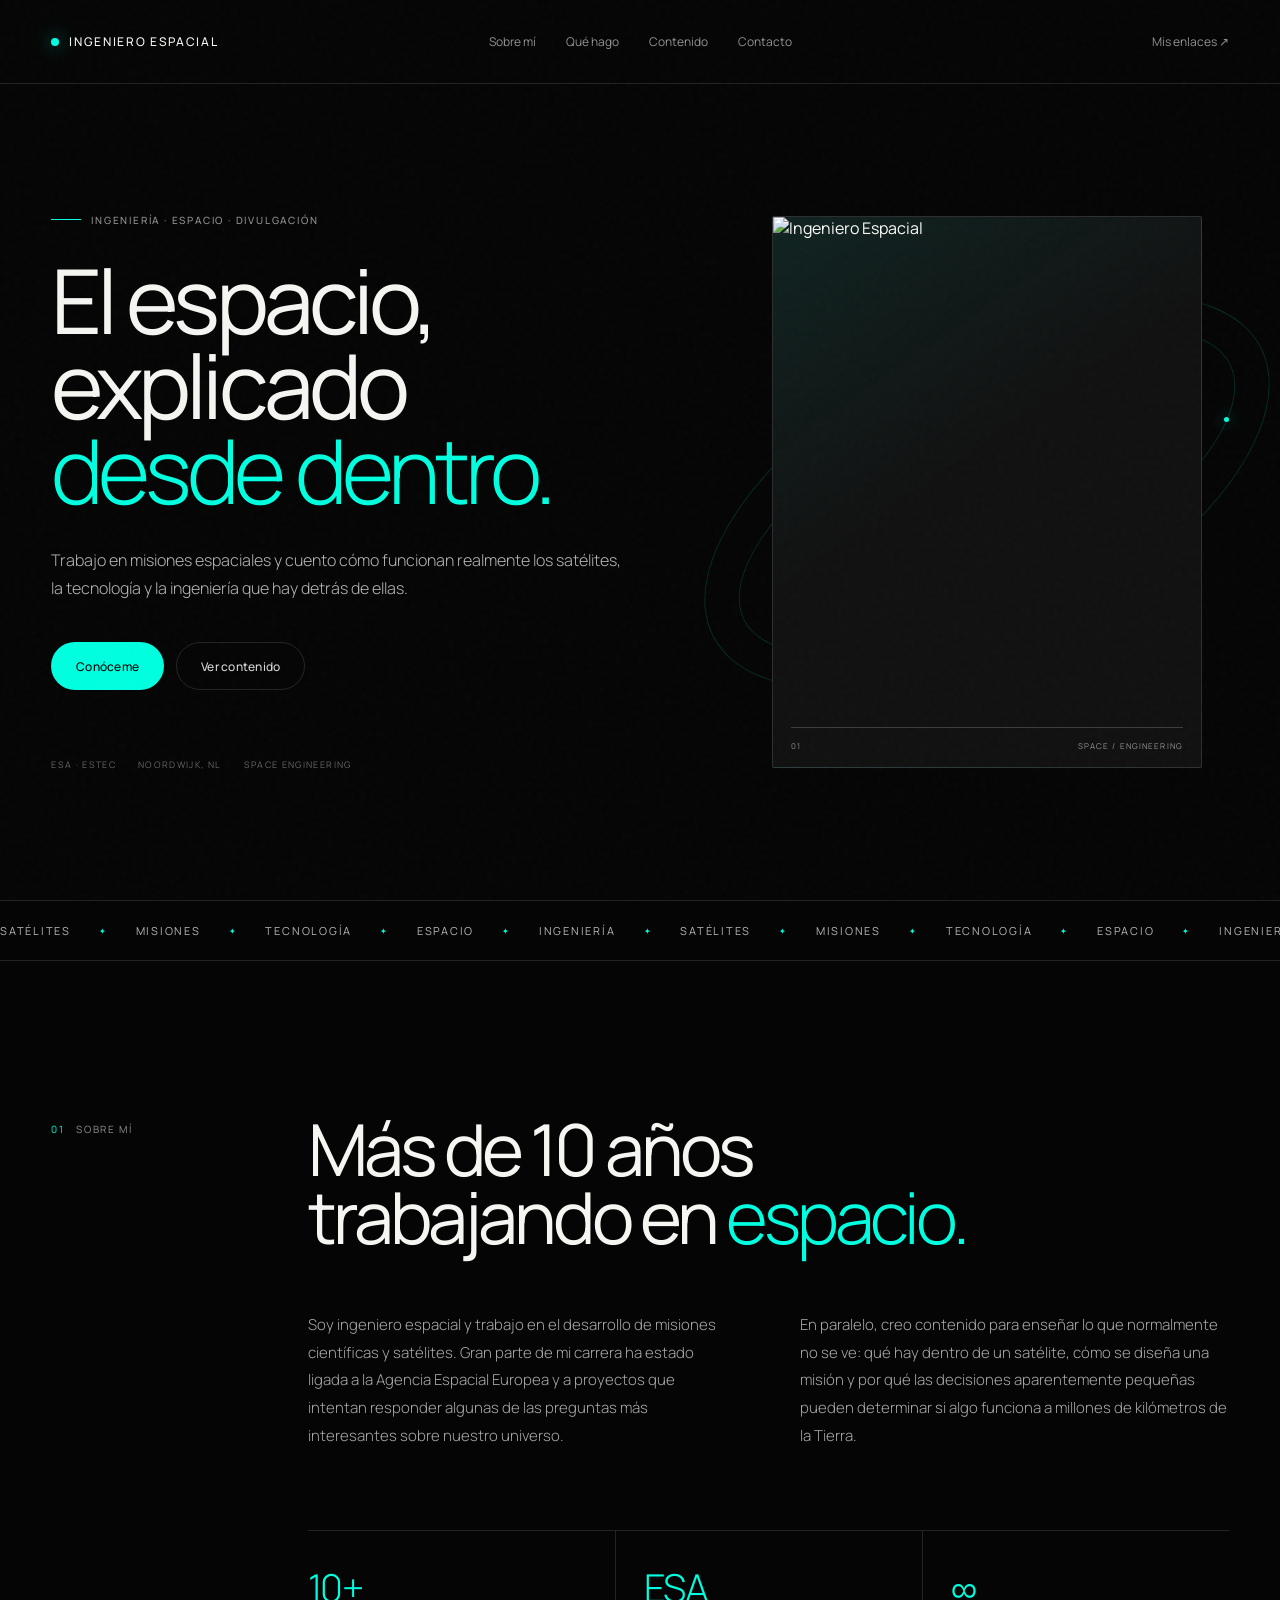
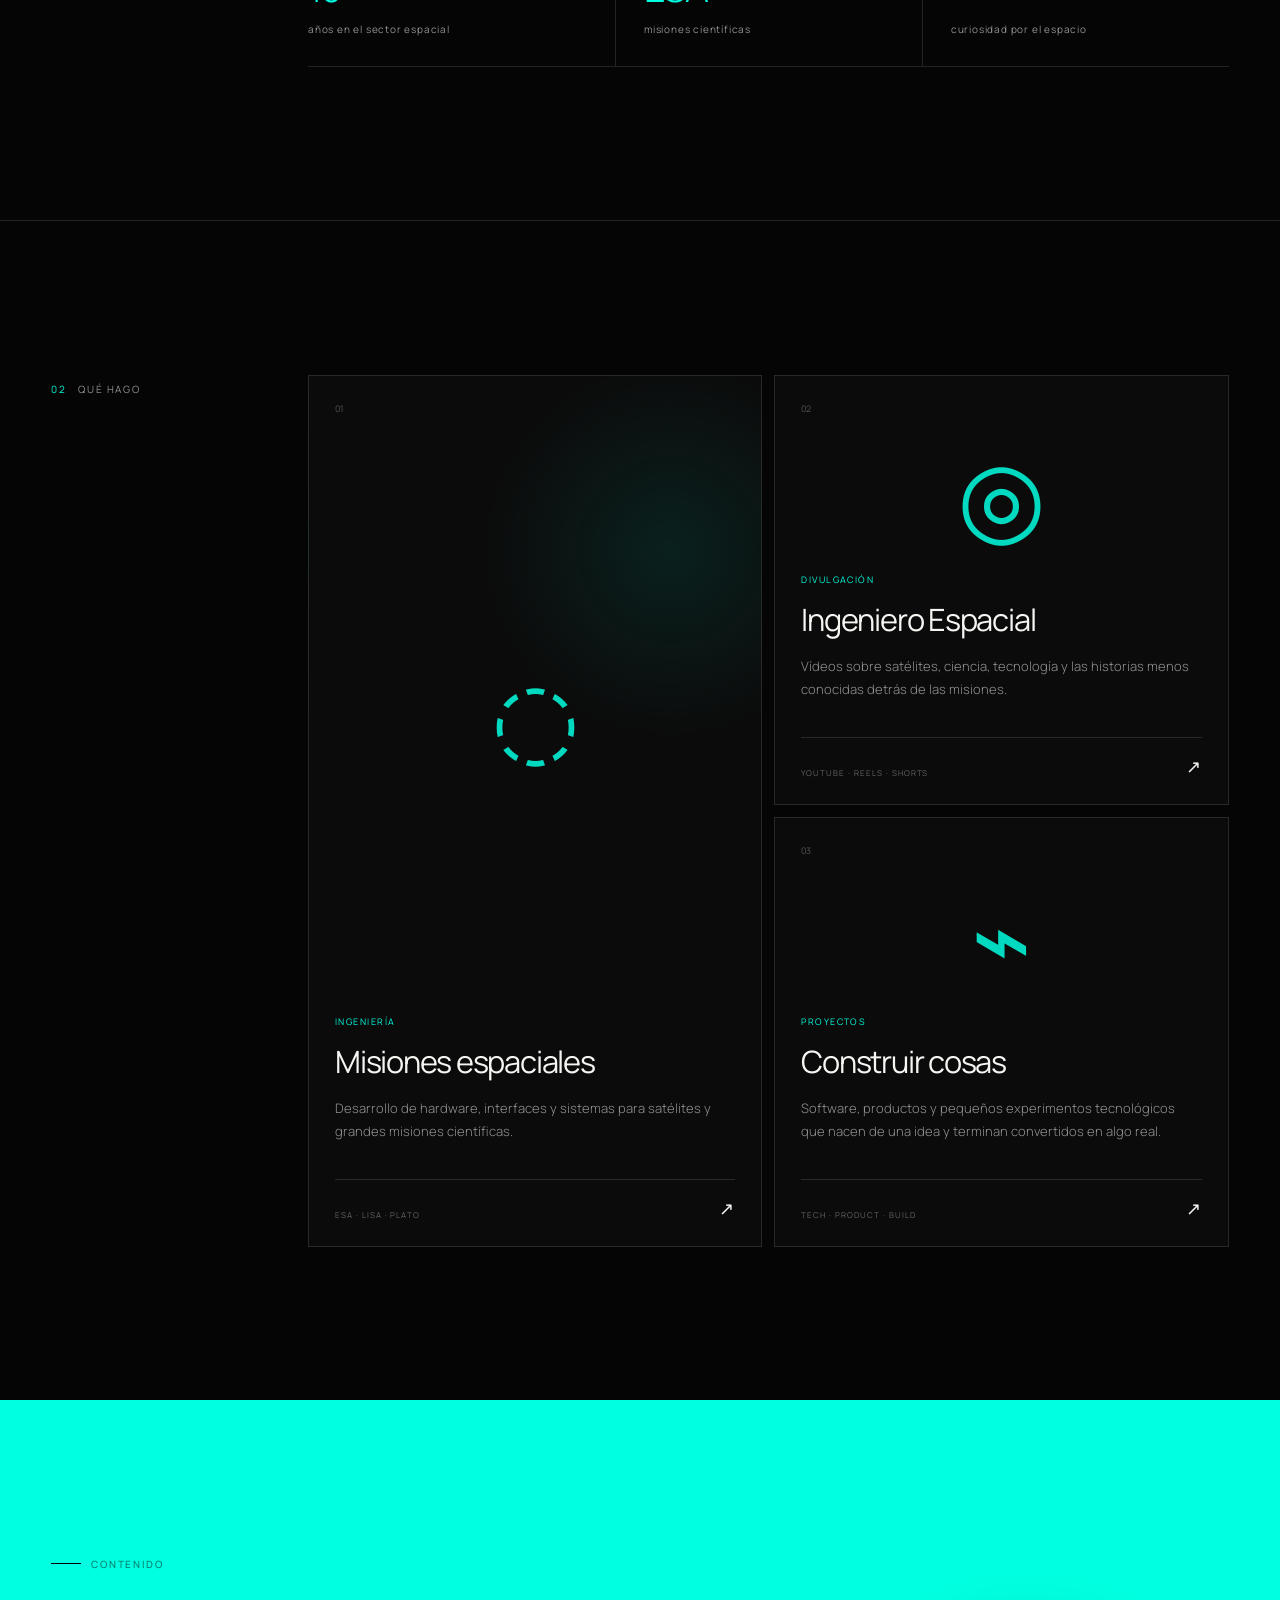
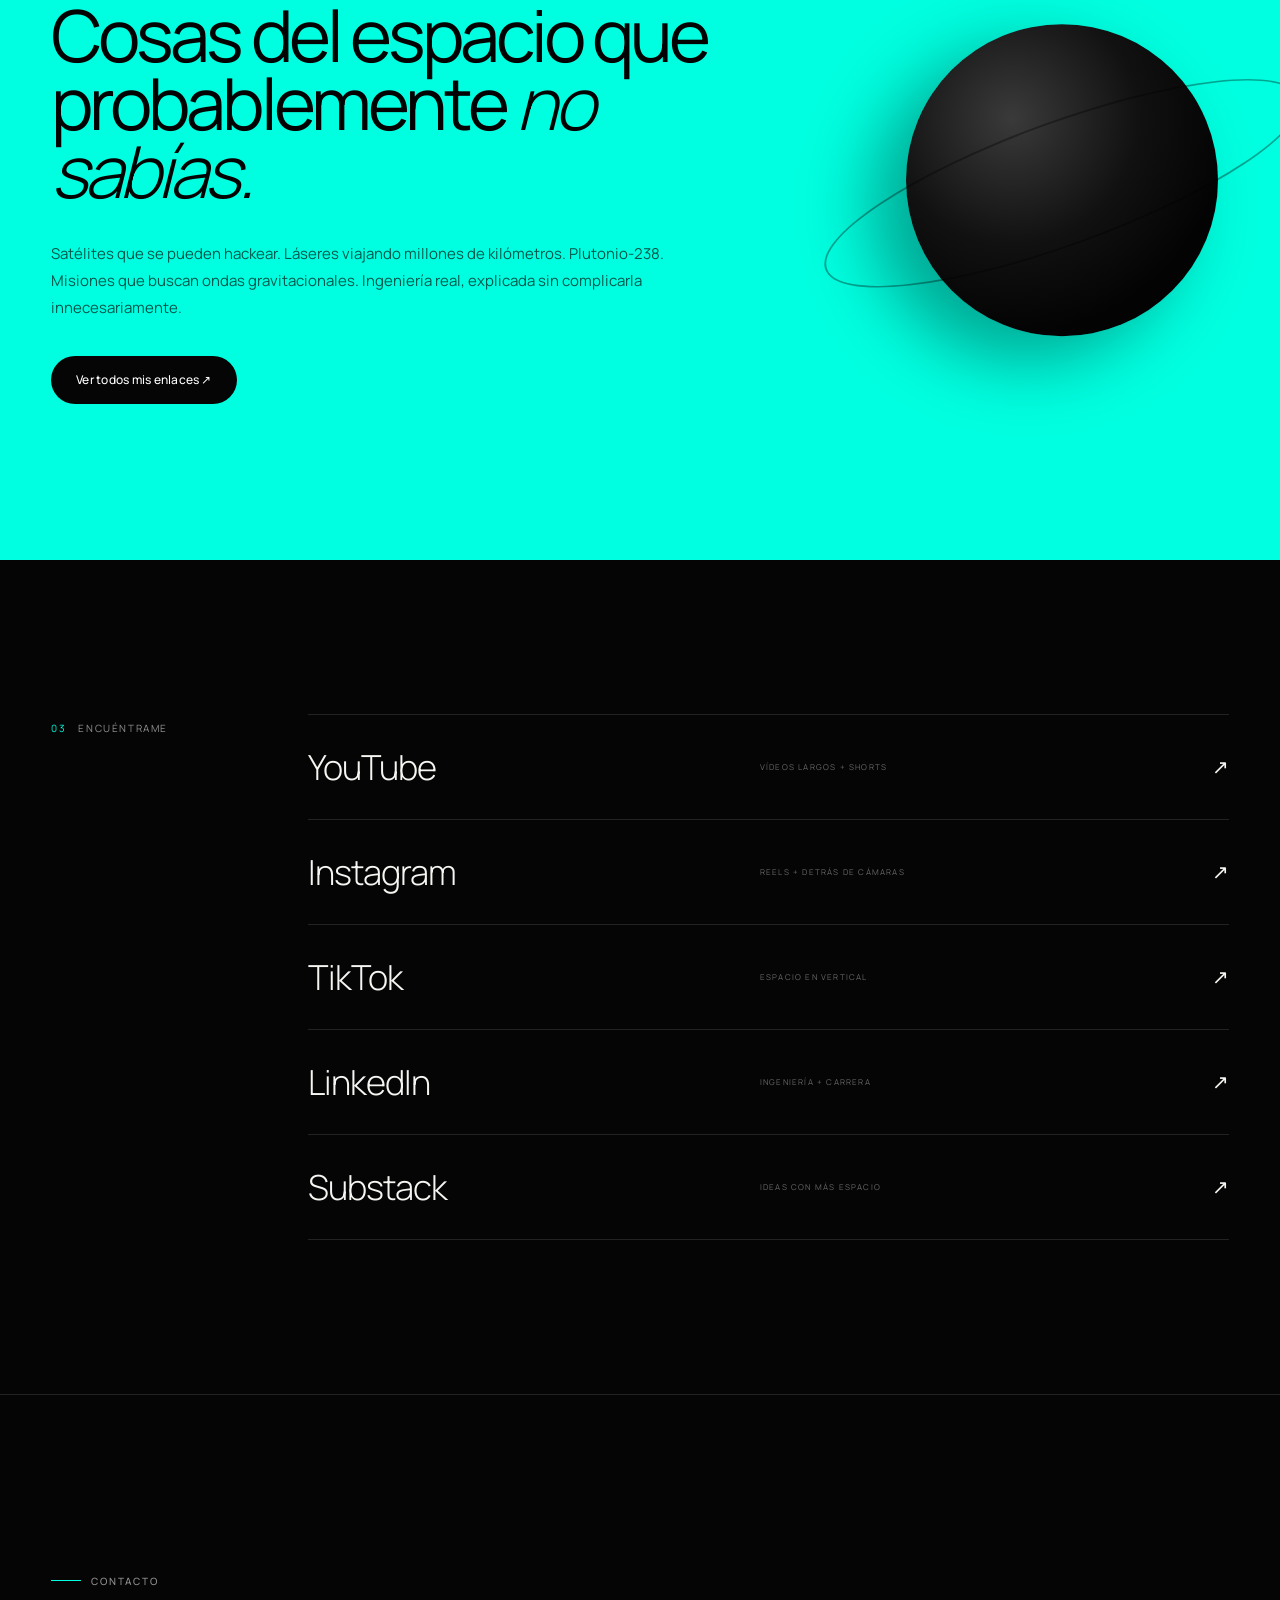
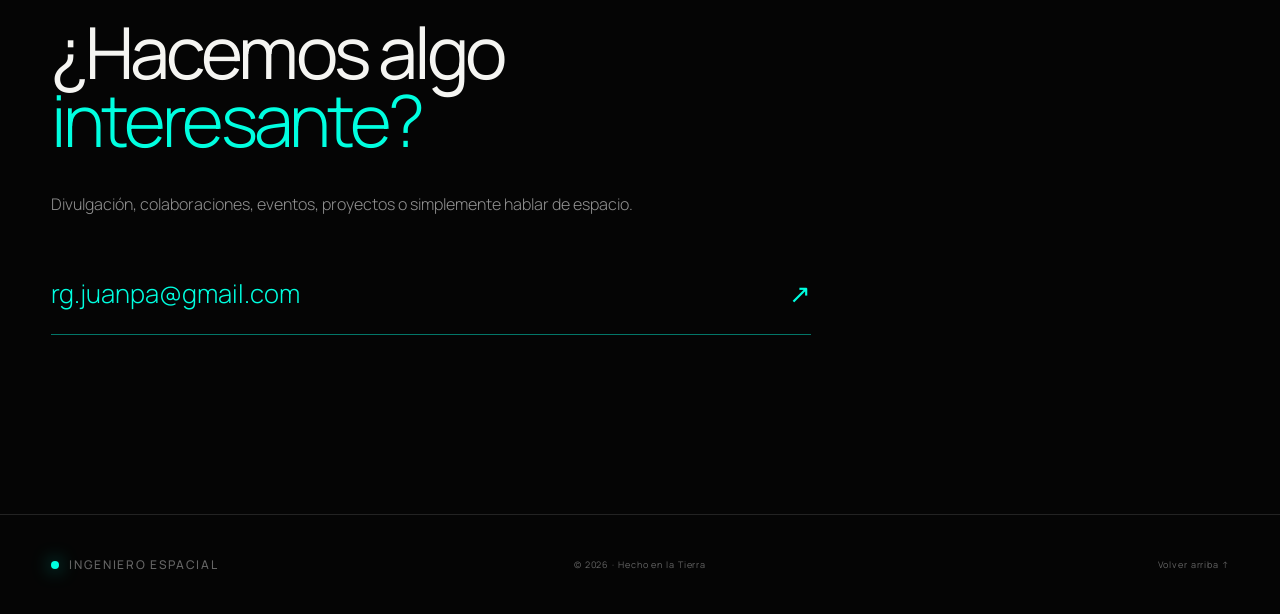
==== sobre-mi/index.html @ 003cb62a "Add files via upload" ====
<!DOCTYPE html>
<html lang="es">
<head>
  <meta charset="UTF-8" />
  <meta name="viewport" content="width=device-width, initial-scale=1.0" />
  <meta name="description" content="Ingeniería espacial, misiones y tecnología contadas desde dentro." />
  <meta name="theme-color" content="#050505" />

  <title>Ingeniero Espacial — Sobre mí</title>

  <link rel="preconnect" href="https://fonts.googleapis.com">
  <link rel="preconnect" href="https://fonts.gstatic.com" crossorigin>
  <link href="https://fonts.googleapis.com/css2?family=Manrope:wght@300;400;500;600&display=swap" rel="stylesheet">

  <link rel="stylesheet" href="./styles.css" />
</head>

<body>
  <div class="noise" aria-hidden="true"></div>

  <header class="site-header">
    <a class="brand" href="../" aria-label="Volver a mis enlaces">
      <span class="brand-dot"></span>
      INGENIERO ESPACIAL
    </a>

    <nav class="nav" aria-label="Navegación principal">
      <a href="#sobre-mi">Sobre mí</a>
      <a href="#que-hago">Qué hago</a>
      <a href="#contenido">Contenido</a>
      <a href="#contacto">Contacto</a>
    </nav>

    <a class="back-link" href="../">Mis enlaces ↗</a>
  </header>

  <main>
    <section class="hero section">
      <div class="hero-copy">
        <p class="eyebrow">
          <span></span>
          INGENIERÍA · ESPACIO · DIVULGACIÓN
        </p>

        <h1>
          El espacio,<br>
          explicado <em>desde dentro.</em>
        </h1>

        <p class="hero-text">
          Trabajo en misiones espaciales y cuento cómo funcionan realmente
          los satélites, la tecnología y la ingeniería que hay detrás de ellas.
        </p>

        <div class="hero-actions">
          <a class="button button-primary" href="#sobre-mi">Conóceme</a>
          <a class="button button-secondary" href="#contenido">Ver contenido</a>
        </div>

        <div class="hero-meta">
          <span>ESA · ESTEC</span>
          <span>NOORDWIJK, NL</span>
          <span>SPACE ENGINEERING</span>
        </div>
      </div>

      <div class="hero-visual">
        <div class="orbit orbit-one"></div>
        <div class="orbit orbit-two"></div>
        <div class="orbit-dot"></div>

        <div class="portrait-card">
          <img src="./assets/perfil4.png" alt="Ingeniero Espacial">

          <div class="image-caption">
            <span>01</span>
            <span>SPACE / ENGINEERING</span>
          </div>
        </div>
      </div>
    </section>

    <section class="statement">
      <div class="ticker" aria-hidden="true">
        <div class="ticker-track">
          <span>SATÉLITES</span><i>✦</i>
          <span>MISIONES</span><i>✦</i>
          <span>TECNOLOGÍA</span><i>✦</i>
          <span>ESPACIO</span><i>✦</i>
          <span>INGENIERÍA</span><i>✦</i>
          <span>SATÉLITES</span><i>✦</i>
          <span>MISIONES</span><i>✦</i>
          <span>TECNOLOGÍA</span><i>✦</i>
          <span>ESPACIO</span><i>✦</i>
          <span>INGENIERÍA</span><i>✦</i>
        </div>
      </div>
    </section>

    <section class="section split-section" id="sobre-mi">
      <div class="section-label">
        <span>01</span>
        <p>Sobre mí</p>
      </div>

      <div class="section-content about-copy">
        <h2>
          Más de 10 años<br>
          trabajando en <em>espacio.</em>
        </h2>

        <div class="about-columns">
          <p>
            Soy ingeniero espacial y trabajo en el desarrollo de misiones
            científicas y satélites. Gran parte de mi carrera ha estado ligada
            a la Agencia Espacial Europea y a proyectos que intentan responder
            algunas de las preguntas más interesantes sobre nuestro universo.
          </p>

          <p>
            En paralelo, creo contenido para enseñar lo que normalmente no se ve:
            qué hay dentro de un satélite, cómo se diseña una misión y por qué
            las decisiones aparentemente pequeñas pueden determinar si algo
            funciona a millones de kilómetros de la Tierra.
          </p>
        </div>

        <div class="facts">
          <article>
            <strong>10+</strong>
            <span>años en el sector espacial</span>
          </article>
          <article>
            <strong>ESA</strong>
            <span>misiones científicas</span>
          </article>
          <article>
            <strong>∞</strong>
            <span>curiosidad por el espacio</span>
          </article>
        </div>
      </div>
    </section>

    <section class="section projects-section" id="que-hago">
      <div class="section-label">
        <span>02</span>
        <p>Qué hago</p>
      </div>

      <div class="projects-grid">
        <article class="project-card featured">
          <div class="project-number">01</div>
          <div class="project-icon">◌</div>

          <div class="project-copy">
            <p class="project-type">INGENIERÍA</p>
            <h3>Misiones espaciales</h3>
            <p>
              Desarrollo de hardware, interfaces y sistemas para satélites
              y grandes misiones científicas.
            </p>
          </div>

          <div class="project-footer">
            <span>ESA · LISA · PLATO</span>
            <span class="arrow">↗</span>
          </div>
        </article>

        <article class="project-card">
          <div class="project-number">02</div>
          <div class="project-icon">◎</div>

          <div class="project-copy">
            <p class="project-type">DIVULGACIÓN</p>
            <h3>Ingeniero Espacial</h3>
            <p>
              Vídeos sobre satélites, ciencia, tecnología y las historias
              menos conocidas detrás de las misiones.
            </p>
          </div>

          <div class="project-footer">
            <span>YOUTUBE · REELS · SHORTS</span>
            <span class="arrow">↗</span>
          </div>
        </article>

        <article class="project-card">
          <div class="project-number">03</div>
          <div class="project-icon">⌁</div>

          <div class="project-copy">
            <p class="project-type">PROYECTOS</p>
            <h3>Construir cosas</h3>
            <p>
              Software, productos y pequeños experimentos tecnológicos
              que nacen de una idea y terminan convertidos en algo real.
            </p>
          </div>

          <div class="project-footer">
            <span>TECH · PRODUCT · BUILD</span>
            <span class="arrow">↗</span>
          </div>
        </article>
      </div>
    </section>

    <section class="content-banner" id="contenido">
      <div class="content-inner">
        <p class="eyebrow">
          <span></span>
          CONTENIDO
        </p>

        <h2>
          Cosas del espacio que<br>
          probablemente <em>no sabías.</em>
        </h2>

        <p>
          Satélites que se pueden hackear. Láseres viajando millones de kilómetros.
          Plutonio-238. Misiones que buscan ondas gravitacionales. Ingeniería real,
          explicada sin complicarla innecesariamente.
        </p>

        <a class="button button-primary" href="../">Ver todos mis enlaces ↗</a>
      </div>

      <div class="space-object" aria-hidden="true">
        <div class="planet"></div>
        <div class="planet-ring"></div>
      </div>
    </section>

    <section class="section social-section">
      <div class="section-label">
        <span>03</span>
        <p>Encuéntrame</p>
      </div>

      <div class="social-list">
        <a href="https://www.youtube.com/@Ingeniero.Espacial" target="_blank" rel="noopener noreferrer">
          <span>YouTube</span><small>VÍDEOS LARGOS + SHORTS</small><b>↗</b>
        </a>
        <a href="https://www.instagram.com/ingeniero.espacial/" target="_blank" rel="noopener noreferrer">
          <span>Instagram</span><small>REELS + DETRÁS DE CÁMARAS</small><b>↗</b>
        </a>
        <a href="https://www.tiktok.com/@ingenieroespacial" target="_blank" rel="noopener noreferrer">
          <span>TikTok</span><small>ESPACIO EN VERTICAL</small><b>↗</b>
        </a>
        <a href="https://www.linkedin.com/in/juanpablorg/" target="_blank" rel="noopener noreferrer">
          <span>LinkedIn</span><small>INGENIERÍA + CARRERA</small><b>↗</b>
        </a>
        <a href="https://ingenieroespacial.substack.com/" target="_blank" rel="noopener noreferrer">
          <span>Substack</span><small>IDEAS CON MÁS ESPACIO</small><b>↗</b>
        </a>
      </div>
    </section>

    <section class="contact section" id="contacto">
      <p class="eyebrow">
        <span></span>
        CONTACTO
      </p>

      <h2>
        ¿Hacemos algo<br>
        <em>interesante?</em>
      </h2>

      <p class="contact-text">
        Divulgación, colaboraciones, eventos, proyectos o simplemente hablar de espacio.
      </p>

      <a class="mail-link" href="mailto:rg.juanpa@gmail.com">
        rg.juanpa@gmail.com
        <span>↗</span>
      </a>
    </section>
  </main>

  <footer>
    <a class="brand" href="../">
      <span class="brand-dot"></span>
      INGENIERO ESPACIAL
    </a>

    <p>© <span id="year"></span> · Hecho en la Tierra</p>
    <a href="#">Volver arriba ↑</a>
  </footer>

  <script>
    document.getElementById("year").textContent = new Date().getFullYear();
  </script>
</body>
</html>
---- sobre-mi/styles.css ----
:root {
  --bg: #050505;
  --surface: #0b0b0b;
  --surface-2: #111111;
  --text: #f5f5f2;
  --muted: #929292;
  --line: rgba(255, 255, 255, 0.12);
  --accent: #00ffe0;
  --accent-dark: #00c8b2;
  --max-width: 1440px;
  --pad: clamp(22px, 4vw, 64px);
}

* {
  box-sizing: border-box;
}

html {
  scroll-behavior: smooth;
}

body {
  margin: 0;
  min-width: 320px;
  overflow-x: hidden;
  background: var(--bg);
  color: var(--text);
  font-family: "Manrope", sans-serif;
  font-weight: 400;
  -webkit-font-smoothing: antialiased;
}

a {
  color: inherit;
  text-decoration: none;
}

button,
a {
  -webkit-tap-highlight-color: transparent;
}

::selection {
  background: var(--accent);
  color: #000;
}

.noise {
  position: fixed;
  inset: 0;
  z-index: 100;
  pointer-events: none;
  opacity: 0.025;
  background-image:
    url("data:image/svg+xml,%3Csvg viewBox='0 0 180 180' xmlns='http://www.w3.org/2000/svg'%3E%3Cfilter id='n'%3E%3CfeTurbulence type='fractalNoise' baseFrequency='.9' numOctaves='3' stitchTiles='stitch'/%3E%3C/filter%3E%3Crect width='100%25' height='100%25' filter='url(%23n)' opacity='.9'/%3E%3C/svg%3E");
}

.site-header {
  width: 100%;
  max-width: var(--max-width);
  margin: 0 auto;
  min-height: 84px;
  padding: 0 var(--pad);
  display: grid;
  grid-template-columns: 1fr auto 1fr;
  align-items: center;
  gap: 30px;
  border-bottom: 1px solid var(--line);
}

.brand {
  display: inline-flex;
  align-items: center;
  gap: 10px;
  width: fit-content;
  font-size: 12px;
  font-weight: 500;
  letter-spacing: 0.14em;
}

.brand-dot {
  width: 8px;
  height: 8px;
  border-radius: 50%;
  background: var(--accent);
  box-shadow: 0 0 18px rgba(0, 255, 224, 0.7);
}

.nav {
  display: flex;
  gap: 30px;
  color: var(--muted);
  font-size: 12px;
}

.nav a,
.back-link,
footer a {
  transition: color 180ms ease;
}

.nav a:hover,
.back-link:hover,
footer a:hover {
  color: var(--accent);
}

.back-link {
  justify-self: end;
  font-size: 12px;
  color: var(--muted);
}

.section {
  width: 100%;
  max-width: var(--max-width);
  margin: 0 auto;
  padding-left: var(--pad);
  padding-right: var(--pad);
}

.hero {
  min-height: min(820px, calc(100vh - 84px));
  display: grid;
  grid-template-columns: minmax(0, 1.1fr) minmax(360px, 0.9fr);
  align-items: center;
  gap: clamp(50px, 8vw, 130px);
  padding-top: clamp(70px, 8vw, 120px);
  padding-bottom: clamp(70px, 8vw, 120px);
}

.eyebrow {
  display: flex;
  align-items: center;
  gap: 10px;
  margin: 0 0 30px;
  color: var(--muted);
  font-size: 10px;
  font-weight: 500;
  letter-spacing: 0.18em;
}

.eyebrow > span {
  display: inline-block;
  width: 30px;
  height: 1px;
  background: var(--accent);
}

.hero h1,
.section-content h2,
.content-inner h2,
.contact h2 {
  margin: 0;
  font-size: clamp(50px, 7vw, 108px);
  line-height: 0.95;
  letter-spacing: -0.055em;
  font-weight: 400;
}

.hero h1 em,
.section-content h2 em,
.content-inner h2 em,
.contact h2 em {
  color: var(--accent);
  font-style: normal;
  font-weight: 300;
}

.hero-text {
  max-width: 570px;
  margin: 34px 0 0;
  color: #b7b7b7;
  font-size: clamp(15px, 1.25vw, 19px);
  line-height: 1.75;
  font-weight: 300;
}

.hero-actions {
  display: flex;
  flex-wrap: wrap;
  gap: 12px;
  margin-top: 40px;
}

.button {
  display: inline-flex;
  align-items: center;
  justify-content: center;
  min-height: 48px;
  padding: 0 24px;
  border-radius: 999px;
  border: 1px solid transparent;
  font-size: 12px;
  font-weight: 500;
  letter-spacing: 0.02em;
  transition:
    transform 180ms ease,
    background 180ms ease,
    color 180ms ease,
    border 180ms ease;
}

.button:hover {
  transform: translateY(-2px);
}

.button-primary {
  background: var(--accent);
  color: #020202;
}

.button-primary:hover {
  background: #fff;
}

.button-secondary {
  border-color: var(--line);
  color: #d6d6d6;
}

.button-secondary:hover {
  border-color: rgba(255, 255, 255, 0.3);
  color: #fff;
}

.hero-meta {
  display: flex;
  flex-wrap: wrap;
  gap: 12px 22px;
  margin-top: 68px;
  color: #666;
  font-size: 9px;
  letter-spacing: 0.15em;
}

.hero-visual {
  position: relative;
  min-height: 580px;
  display: flex;
  justify-content: center;
  align-items: center;
}

.portrait-card {
  position: relative;
  width: min(100%, 430px);
  aspect-ratio: 0.78;
  border-radius: 2px;
  overflow: hidden;
  background:
    linear-gradient(145deg, rgba(0, 255, 224, 0.08), transparent 45%),
    var(--surface-2);
  border: 1px solid var(--line);
  z-index: 2;
}

.portrait-card img {
  width: 100%;
  height: 100%;
  display: block;
  object-fit: cover;
  filter: saturate(0.75) contrast(1.05);
}

.portrait-placeholder {
  position: absolute;
  inset: 0;
  display: grid;
  place-content: center;
  text-align: center;
  color: #565656;
}

.placeholder-mark {
  color: var(--accent);
  margin-bottom: 18px;
  font-size: 34px;
  font-weight: 300;
}

.portrait-placeholder p {
  margin: 0 0 6px;
  font-size: 14px;
}

.portrait-placeholder small {
  font-size: 10px;
  letter-spacing: 0.08em;
}

.image-caption {
  position: absolute;
  left: 18px;
  right: 18px;
  bottom: 16px;
  display: flex;
  justify-content: space-between;
  padding-top: 12px;
  color: rgba(255, 255, 255, 0.55);
  border-top: 1px solid rgba(255, 255, 255, 0.18);
  font-size: 8px;
  letter-spacing: 0.14em;
}

.orbit {
  position: absolute;
  border: 1px solid rgba(0, 255, 224, 0.15);
  border-radius: 50%;
  transform: rotate(-28deg);
}

.orbit-one {
  width: 550px;
  height: 220px;
}

.orbit-two {
  width: 620px;
  height: 300px;
}

.orbit-dot {
  position: absolute;
  right: 0;
  top: 37%;
  width: 5px;
  height: 5px;
  border-radius: 50%;
  background: var(--accent);
  box-shadow: 0 0 16px rgba(0, 255, 224, 0.8);
}

.statement {
  overflow: hidden;
  border-top: 1px solid var(--line);
  border-bottom: 1px solid var(--line);
}

.ticker {
  width: 100%;
  overflow: hidden;
  padding: 22px 0;
}

.ticker-track {
  display: flex;
  align-items: center;
  gap: 28px;
  width: max-content;
  color: #b7b7b7;
  font-size: 11px;
  letter-spacing: 0.16em;
  animation: ticker 28s linear infinite;
}

.ticker-track i {
  color: var(--accent);
  font-style: normal;
  font-size: 8px;
}

@keyframes ticker {
  from { transform: translateX(0); }
  to { transform: translateX(-50%); }
}

.split-section,
.projects-section,
.social-section {
  display: grid;
  grid-template-columns: 180px 1fr;
  gap: clamp(40px, 6vw, 100px);
  padding-top: clamp(100px, 12vw, 180px);
  padding-bottom: clamp(100px, 12vw, 180px);
}

.section-label {
  display: flex;
  align-items: flex-start;
  gap: 12px;
  padding-top: 7px;
  color: var(--muted);
  font-size: 10px;
  text-transform: uppercase;
  letter-spacing: 0.16em;
}

.section-label span {
  color: var(--accent);
}

.section-label p {
  margin: 0;
}

.section-content h2,
.content-inner h2,
.contact h2 {
  font-size: clamp(42px, 5.6vw, 82px);
}

.about-columns {
  display: grid;
  grid-template-columns: repeat(2, minmax(0, 1fr));
  gap: clamp(30px, 5vw, 80px);
  margin-top: 60px;
  color: #a8a8a8;
  font-size: 15px;
  line-height: 1.85;
  font-weight: 300;
}

.about-columns p {
  margin: 0;
}

.facts {
  display: grid;
  grid-template-columns: repeat(3, 1fr);
  margin-top: 80px;
  border-top: 1px solid var(--line);
  border-bottom: 1px solid var(--line);
}

.facts article {
  display: flex;
  flex-direction: column;
  gap: 8px;
  padding: 30px 24px 30px 0;
}

.facts article + article {
  padding-left: 28px;
  border-left: 1px solid var(--line);
}

.facts strong {
  color: var(--accent);
  font-size: clamp(30px, 3vw, 48px);
  font-weight: 300;
  letter-spacing: -0.04em;
}

.facts span {
  color: var(--muted);
  font-size: 10px;
  letter-spacing: 0.08em;
}

.projects-section {
  border-top: 1px solid var(--line);
}

.projects-grid {
  display: grid;
  grid-template-columns: repeat(2, minmax(0, 1fr));
  gap: 12px;
}

.project-card {
  min-height: 430px;
  padding: 26px;
  display: flex;
  flex-direction: column;
  background: var(--surface);
  border: 1px solid var(--line);
  transition:
    transform 220ms ease,
    border 220ms ease,
    background 220ms ease;
}

.project-card:hover {
  transform: translateY(-5px);
  border-color: rgba(0, 255, 224, 0.32);
  background: #0e0e0e;
}

.project-card.featured {
  grid-row: span 2;
  min-height: 872px;
  background:
    radial-gradient(circle at 80% 20%, rgba(0, 255, 224, 0.09), transparent 24%),
    var(--surface);
}

.project-number {
  color: #555;
  font-size: 9px;
}

.project-icon {
  flex: 1;
  display: grid;
  place-items: center;
  color: var(--accent);
  font-size: clamp(70px, 8vw, 140px);
  font-weight: 300;
  opacity: 0.85;
}

.project-copy {
  max-width: 480px;
}

.project-type {
  margin: 0 0 12px;
  color: var(--accent);
  font-size: 9px;
  letter-spacing: 0.16em;
}

.project-copy h3 {
  margin: 0 0 15px;
  font-size: clamp(25px, 2.4vw, 40px);
  font-weight: 400;
  letter-spacing: -0.04em;
}

.project-copy > p:last-child {
  margin: 0;
  color: var(--muted);
  font-size: 13px;
  line-height: 1.75;
  font-weight: 300;
}

.project-footer {
  display: flex;
  justify-content: space-between;
  align-items: flex-end;
  margin-top: 36px;
  padding-top: 16px;
  border-top: 1px solid var(--line);
  color: #646464;
  font-size: 8px;
  letter-spacing: 0.12em;
}

.project-footer .arrow {
  color: var(--text);
  font-size: 18px;
}

.content-banner {
  position: relative;
  min-height: 760px;
  overflow: hidden;
  padding: clamp(90px, 10vw, 150px) max(var(--pad), calc((100vw - var(--max-width)) / 2 + var(--pad)));
  display: flex;
  align-items: center;
  background: var(--accent);
  color: #030303;
}

.content-inner {
  position: relative;
  z-index: 2;
  width: min(750px, 62%);
}

.content-banner .eyebrow {
  color: rgba(0, 0, 0, 0.5);
}

.content-banner .eyebrow > span {
  background: #000;
}

.content-inner h2 em {
  color: #030303;
  font-style: italic;
}

.content-inner > p:not(.eyebrow) {
  max-width: 630px;
  margin: 35px 0;
  font-size: 15px;
  line-height: 1.8;
  color: rgba(0, 0, 0, 0.66);
}

.content-banner .button-primary {
  background: #050505;
  color: #fff;
}

.content-banner .button-primary:hover {
  background: #fff;
  color: #000;
}

.space-object {
  position: absolute;
  right: -4vw;
  top: 50%;
  width: min(42vw, 620px);
  aspect-ratio: 1;
  transform: translateY(-50%);
}

.planet {
  position: absolute;
  width: 58%;
  height: 58%;
  left: 21%;
  top: 21%;
  border-radius: 50%;
  background:
    radial-gradient(circle at 34% 30%, #3a3a3a 0%, #111 42%, #030303 72%);
  box-shadow: -35px 25px 70px rgba(0,0,0,.35);
}

.planet-ring {
  position: absolute;
  left: 3%;
  top: 39%;
  width: 94%;
  height: 23%;
  border: 2px solid rgba(0, 0, 0, 0.35);
  border-radius: 50%;
  transform: rotate(-20deg);
}

.social-section {
  border-bottom: 1px solid var(--line);
}

.social-list {
  border-top: 1px solid var(--line);
}

.social-list a {
  min-height: 105px;
  display: grid;
  grid-template-columns: 1fr 1fr auto;
  align-items: center;
  gap: 25px;
  border-bottom: 1px solid var(--line);
  transition: padding 180ms ease, color 180ms ease;
}

.social-list a:hover {
  padding-left: 12px;
  color: var(--accent);
}

.social-list span {
  font-size: clamp(22px, 2.7vw, 38px);
  font-weight: 300;
  letter-spacing: -0.03em;
}

.social-list small {
  color: #676767;
  font-size: 8px;
  letter-spacing: 0.15em;
}

.social-list b {
  font-size: 20px;
  font-weight: 300;
}

.contact {
  padding-top: clamp(110px, 14vw, 210px);
  padding-bottom: clamp(110px, 14vw, 210px);
}

.contact h2 {
  max-width: 900px;
}

.contact-text {
  max-width: 600px;
  margin: 36px 0 45px;
  color: var(--muted);
  line-height: 1.75;
  font-weight: 300;
}

.mail-link {
  width: min(100%, 760px);
  min-height: 72px;
  display: flex;
  align-items: center;
  justify-content: space-between;
  gap: 20px;
  padding: 0 0 10px;
  border-bottom: 1px solid rgba(0, 255, 224, 0.45);
  color: var(--accent);
  font-size: clamp(18px, 2vw, 30px);
  font-weight: 300;
  transition: border 180ms ease, color 180ms ease;
}

.mail-link:hover {
  color: #fff;
  border-color: #fff;
}

footer {
  max-width: var(--max-width);
  min-height: 100px;
  margin: 0 auto;
  padding: 0 var(--pad);
  display: grid;
  grid-template-columns: 1fr auto 1fr;
  align-items: center;
  gap: 20px;
  border-top: 1px solid var(--line);
  color: #656565;
  font-size: 9px;
  letter-spacing: 0.1em;
}

footer p {
  margin: 0;
}

footer > a:last-child {
  justify-self: end;
}

@media (max-width: 1050px) {
  .site-header {
    grid-template-columns: 1fr auto;
  }

  .nav {
    display: none;
  }

  .hero {
    grid-template-columns: 1fr 0.72fr;
    gap: 40px;
  }

  .hero-visual {
    min-height: 500px;
  }

  .split-section,
  .projects-section,
  .social-section {
    grid-template-columns: 120px 1fr;
  }
}

@media (max-width: 820px) {
  .hero {
    grid-template-columns: 1fr;
    min-height: auto;
  }

  .hero-copy {
    padding-top: 20px;
  }

  .hero-visual {
    min-height: auto;
    padding: 30px 0;
  }

  .portrait-card {
    width: min(82vw, 430px);
  }

  .orbit-one {
    width: 100vw;
  }

  .orbit-two {
    width: 115vw;
  }

  .split-section,
  .projects-section,
  .social-section {
    grid-template-columns: 1fr;
  }

  .section-label {
    padding-bottom: 8px;
    border-bottom: 1px solid var(--line);
  }

  .about-columns {
    grid-template-columns: 1fr;
  }

  .projects-grid {
    grid-template-columns: 1fr;
  }

  .project-card.featured {
    grid-row: auto;
    min-height: 560px;
  }

  .content-banner {
    min-height: 680px;
    align-items: flex-start;
  }

  .content-inner {
    width: 100%;
  }

  .space-object {
    width: 360px;
    right: -120px;
    top: auto;
    bottom: -90px;
    transform: none;
    opacity: 0.82;
  }

  .social-list a {
    grid-template-columns: 1fr auto;
  }

  .social-list small {
    display: none;
  }
}

@media (max-width: 560px) {
  :root {
    --pad: 20px;
  }

  .site-header {
    min-height: 70px;
  }

  .brand {
    font-size: 10px;
  }

  .back-link {
    font-size: 10px;
  }

  .hero {
    padding-top: 55px;
    padding-bottom: 70px;
  }

  .hero h1 {
    font-size: clamp(48px, 14vw, 72px);
  }

  .hero-text {
    font-size: 14px;
  }

  .hero-meta {
    margin-top: 44px;
    gap: 10px 15px;
  }

  .hero-actions {
    width: 100%;
  }

  .button {
    flex: 1;
    min-width: 135px;
  }

  .portrait-card {
    width: 100%;
  }

  .facts {
    grid-template-columns: 1fr;
  }

  .facts article,
  .facts article + article {
    padding: 22px 0;
    border-left: 0;
  }

  .facts article + article {
    border-top: 1px solid var(--line);
  }

  .project-card {
    min-height: 420px;
    padding: 22px;
  }

  .project-card.featured {
    min-height: 500px;
  }

  .content-banner {
    min-height: 620px;
  }

  .social-list a {
    min-height: 88px;
  }

  footer {
    grid-template-columns: 1fr auto;
    min-height: 120px;
  }

  footer p {
    display: none;
  }
}

@media (prefers-reduced-motion: reduce) {
  html {
    scroll-behavior: auto;
  }

  *,
  *::before,
  *::after {
    animation-duration: 0.01ms !important;
    animation-iteration-count: 1 !important;
    transition-duration: 0.01ms !important;
  }
}
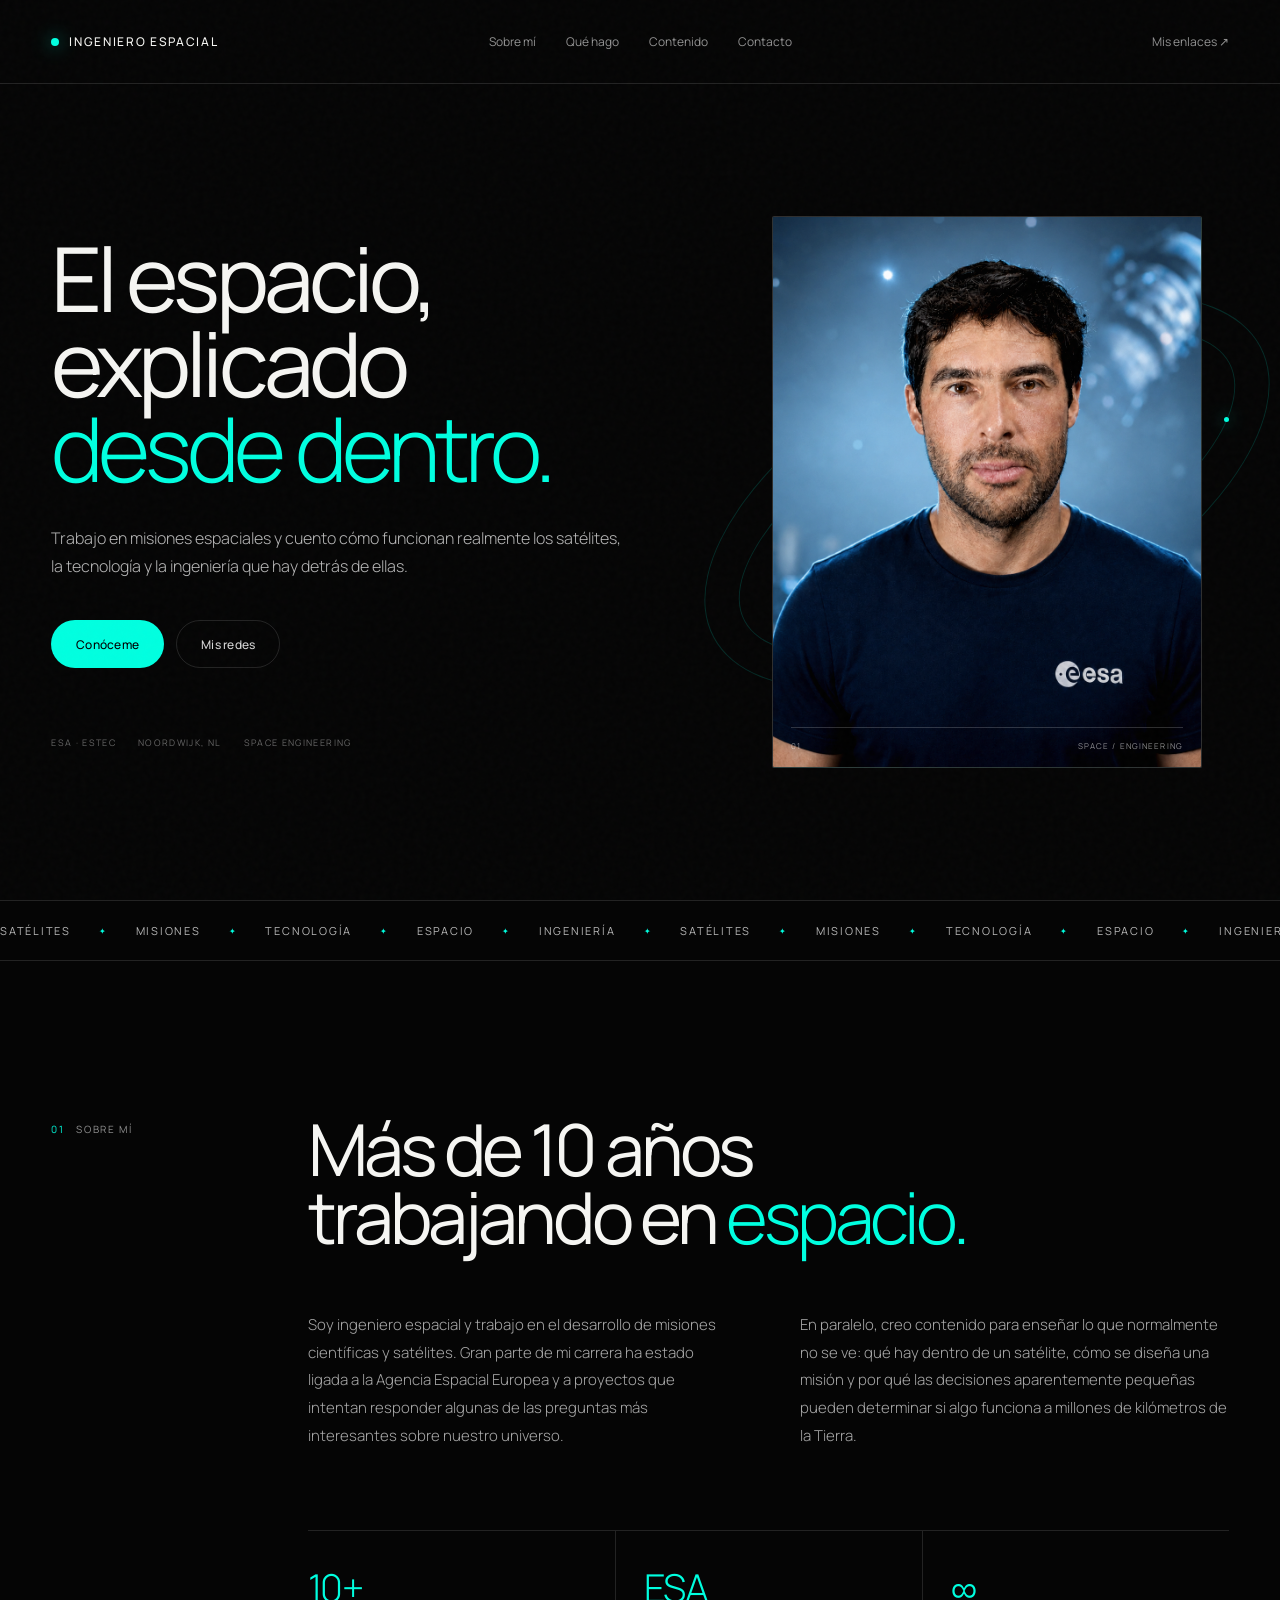
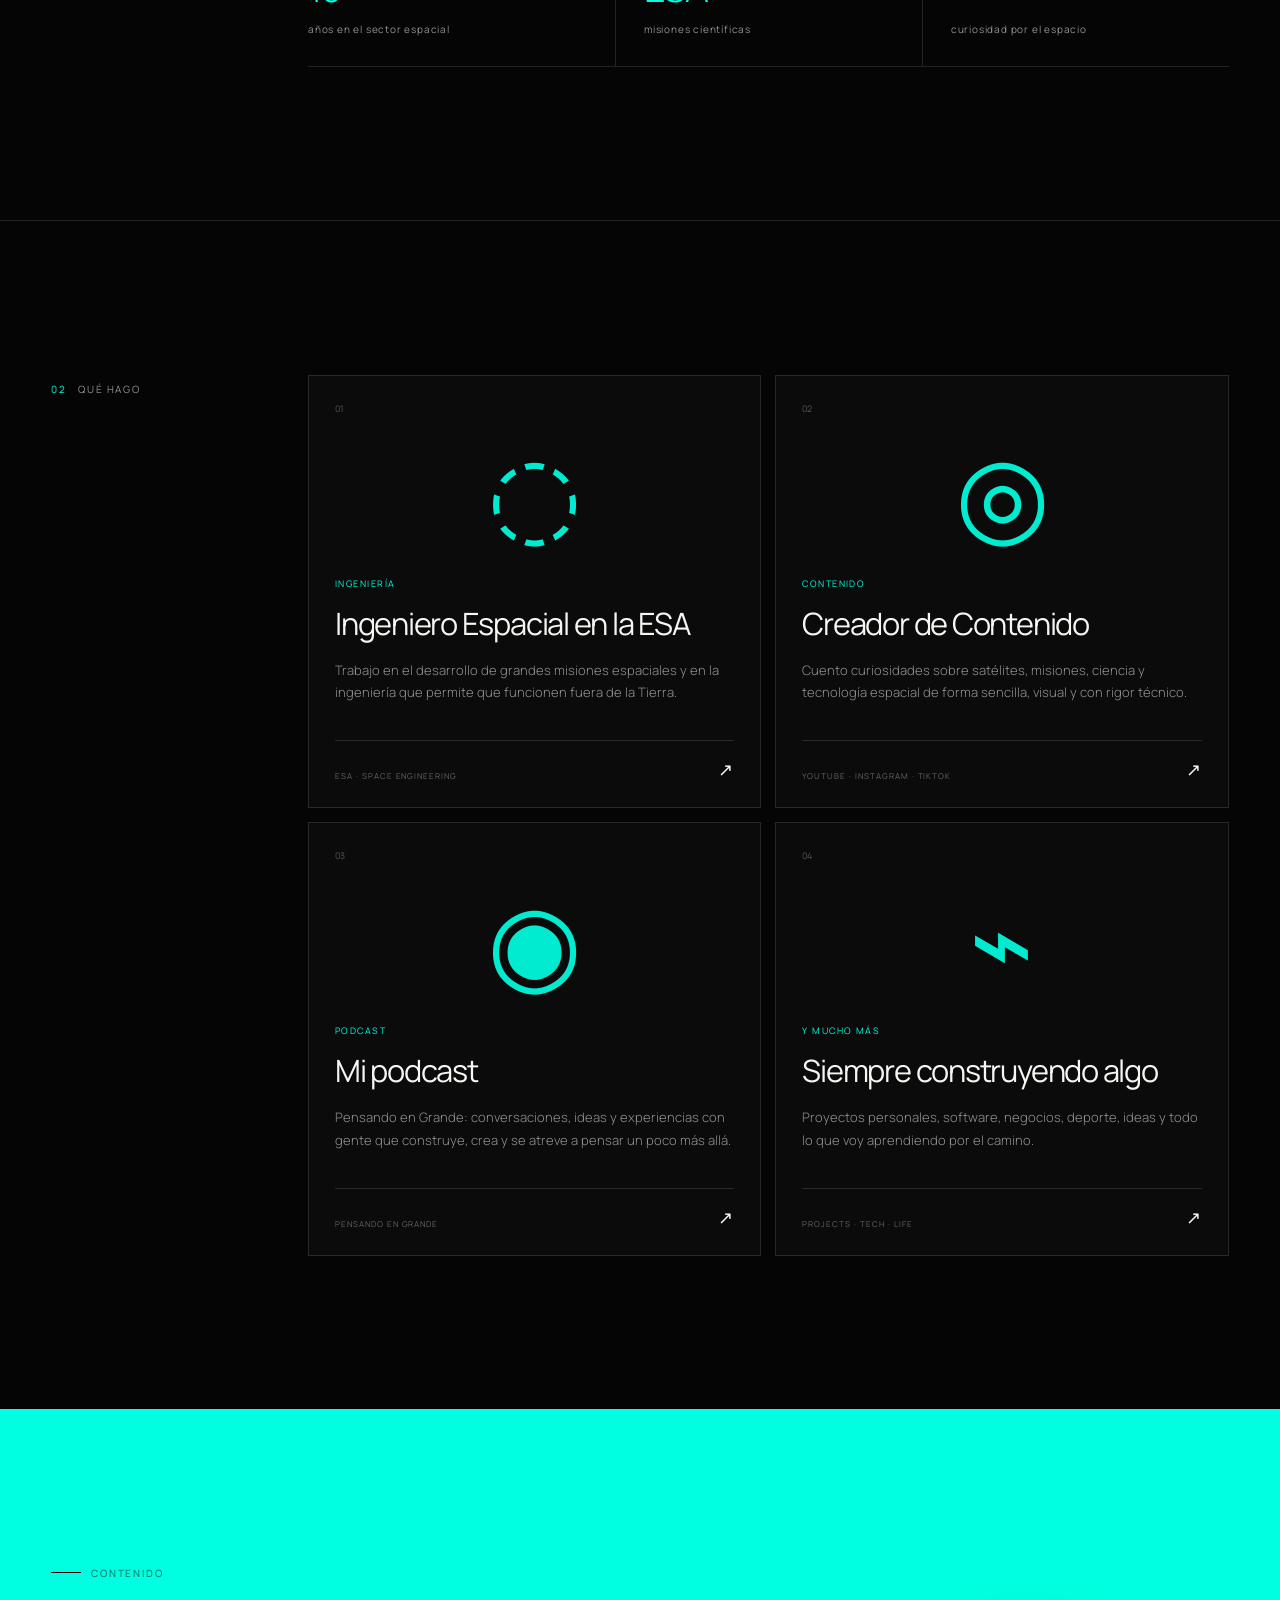
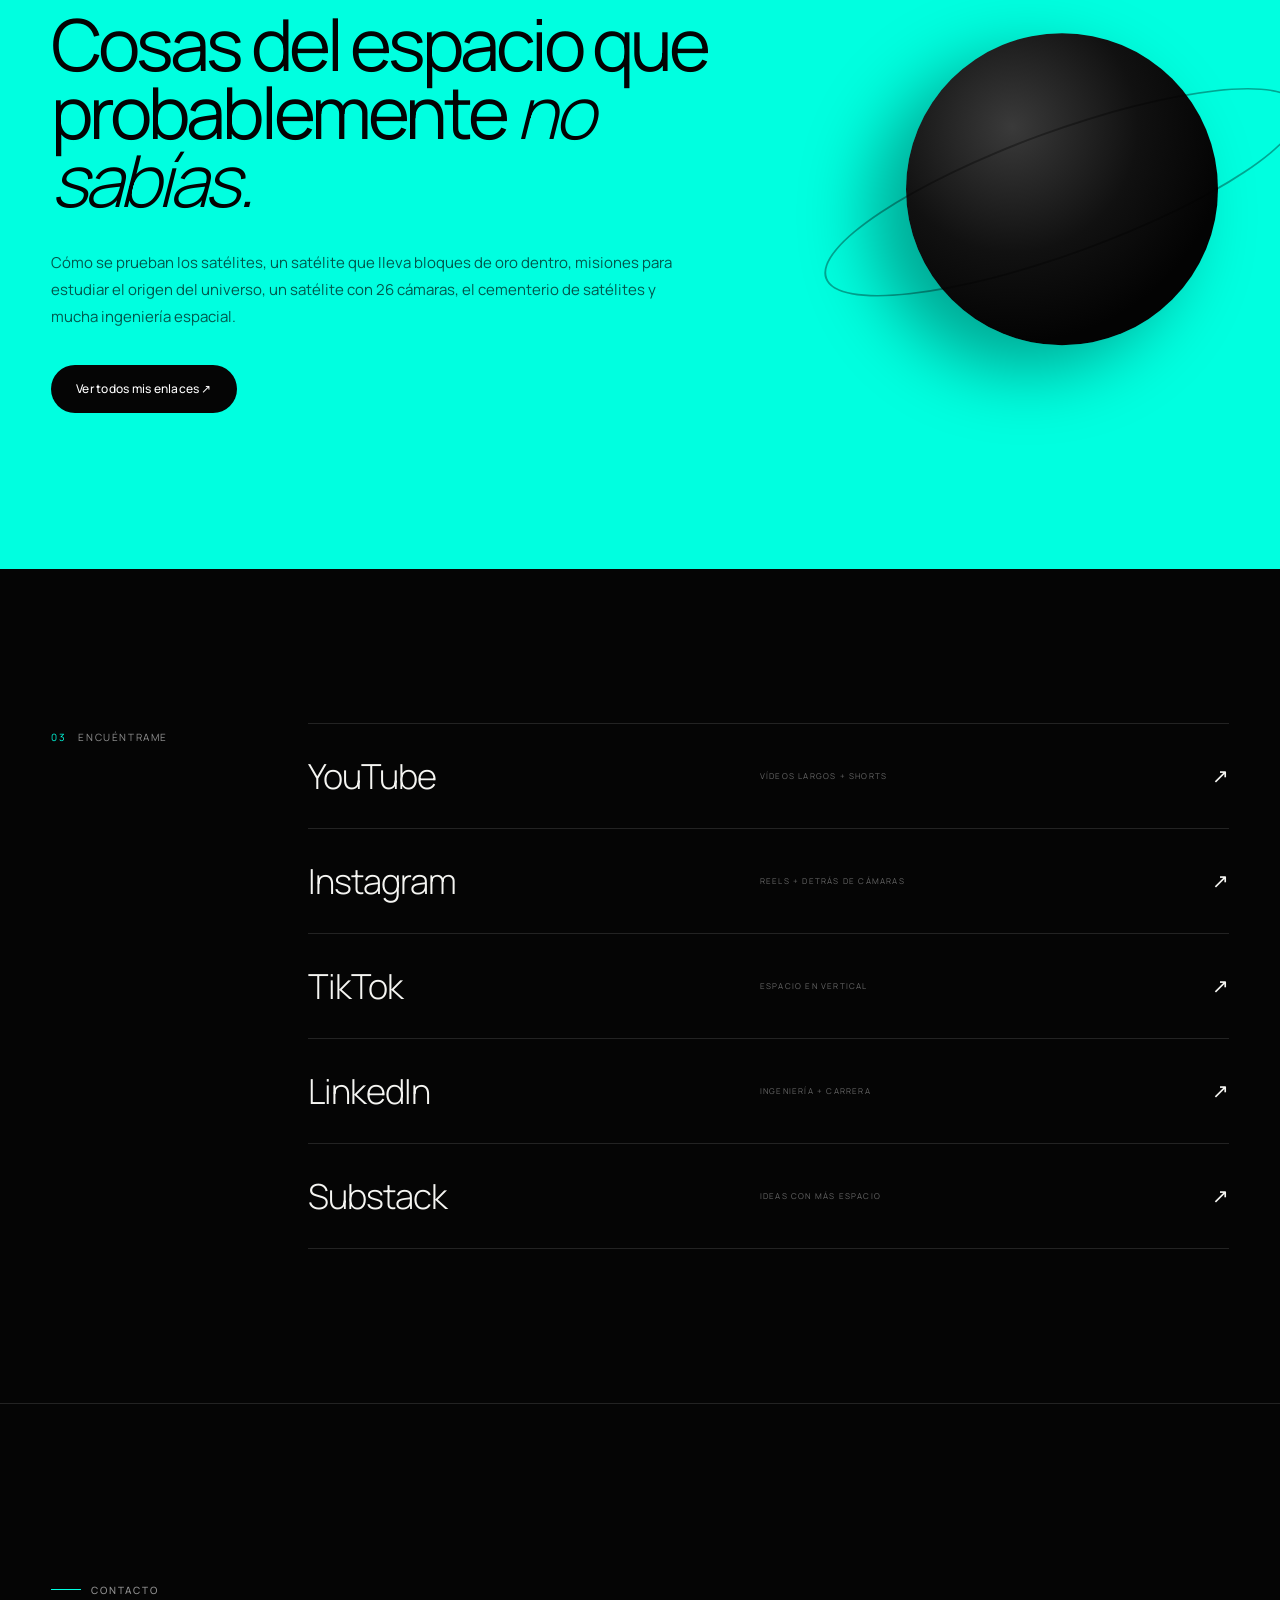
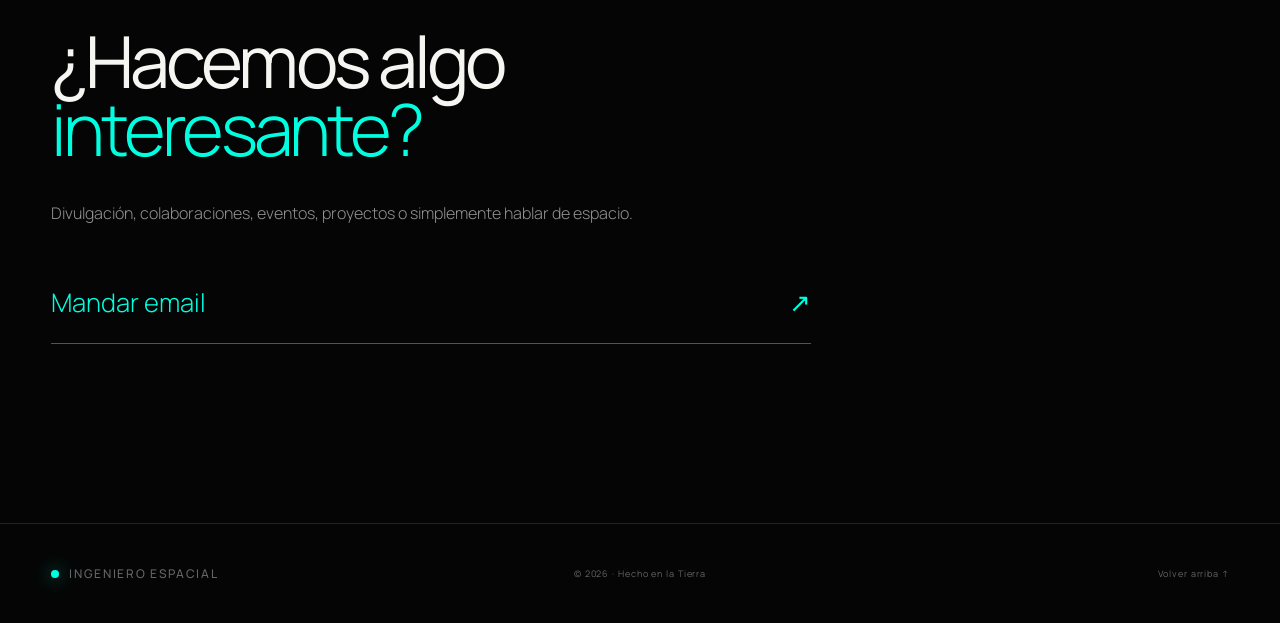
==== commit bd651e13: "Add files via upload" ====
--- a/sobre-mi/index.html
+++ b/sobre-mi/index.html
@@ -37,12 +37,7 @@
   <main>
     <section class="hero section">
       <div class="hero-copy">
-        <p class="eyebrow">
-          <span></span>
-          INGENIERÍA · ESPACIO · DIVULGACIÓN
-        </p>
-
-        <h1>
+<h1>
           El espacio,<br>
           explicado <em>desde dentro.</em>
         </h1>
@@ -54,7 +49,7 @@
 
         <div class="hero-actions">
           <a class="button button-primary" href="#sobre-mi">Conóceme</a>
-          <a class="button button-secondary" href="#contenido">Ver contenido</a>
+          <a class="button button-secondary" href="#redes">Mis redes</a>
         </div>
 
         <div class="hero-meta">
@@ -149,21 +144,21 @@
       </div>
 
       <div class="projects-grid">
-        <article class="project-card featured">
+        <article class="project-card">
           <div class="project-number">01</div>
           <div class="project-icon">◌</div>
 
           <div class="project-copy">
             <p class="project-type">INGENIERÍA</p>
-            <h3>Misiones espaciales</h3>
+            <h3>Ingeniero Espacial en la ESA</h3>
             <p>
-              Desarrollo de hardware, interfaces y sistemas para satélites
-              y grandes misiones científicas.
+              Trabajo en el desarrollo de grandes misiones espaciales y en la
+              ingeniería que permite que funcionen fuera de la Tierra.
             </p>
           </div>
 
           <div class="project-footer">
-            <span>ESA · LISA · PLATO</span>
+            <span>ESA · SPACE ENGINEERING</span>
             <span class="arrow">↗</span>
           </div>
         </article>
@@ -173,35 +168,54 @@
           <div class="project-icon">◎</div>
 
           <div class="project-copy">
-            <p class="project-type">DIVULGACIÓN</p>
-            <h3>Ingeniero Espacial</h3>
+            <p class="project-type">CONTENIDO</p>
+            <h3>Creador de Contenido</h3>
             <p>
-              Vídeos sobre satélites, ciencia, tecnología y las historias
-              menos conocidas detrás de las misiones.
+              Cuento curiosidades sobre satélites, misiones, ciencia y tecnología
+              espacial de forma sencilla, visual y con rigor técnico.
             </p>
           </div>
 
           <div class="project-footer">
-            <span>YOUTUBE · REELS · SHORTS</span>
+            <span>YOUTUBE · INSTAGRAM · TIKTOK</span>
             <span class="arrow">↗</span>
           </div>
         </article>
 
+        <a class="project-card project-card-link" href="https://pensandoengrandepodcast.com/" target="_blank" rel="noopener noreferrer">
+          <div class="project-number">03</div>
+          <div class="project-icon">◉</div>
+
+          <div class="project-copy">
+            <p class="project-type">PODCAST</p>
+            <h3>Mi podcast</h3>
+            <p>
+              Pensando en Grande: conversaciones, ideas y experiencias con gente
+              que construye, crea y se atreve a pensar un poco más allá.
+            </p>
+          </div>
+
+          <div class="project-footer">
+            <span>PENSANDO EN GRANDE</span>
+            <span class="arrow">↗</span>
+          </div>
+        </a>
+
         <article class="project-card">
-          <div class="project-number">03</div>
+          <div class="project-number">04</div>
           <div class="project-icon">⌁</div>
 
           <div class="project-copy">
-            <p class="project-type">PROYECTOS</p>
-            <h3>Construir cosas</h3>
+            <p class="project-type">Y MUCHO MÁS</p>
+            <h3>Siempre construyendo algo</h3>
             <p>
-              Software, productos y pequeños experimentos tecnológicos
-              que nacen de una idea y terminan convertidos en algo real.
+              Proyectos personales, software, negocios, deporte, ideas y todo lo
+              que voy aprendiendo por el camino.
             </p>
           </div>
 
           <div class="project-footer">
-            <span>TECH · PRODUCT · BUILD</span>
+            <span>PROJECTS · TECH · LIFE</span>
             <span class="arrow">↗</span>
           </div>
         </article>
@@ -221,9 +235,9 @@
         </h2>
 
         <p>
-          Satélites que se pueden hackear. Láseres viajando millones de kilómetros.
-          Plutonio-238. Misiones que buscan ondas gravitacionales. Ingeniería real,
-          explicada sin complicarla innecesariamente.
+          Cómo se prueban los satélites, un satélite que lleva bloques de oro dentro,
+          misiones para estudiar el origen del universo, un satélite con 26 cámaras,
+          el cementerio de satélites y mucha ingeniería espacial.
         </p>
 
         <a class="button button-primary" href="../">Ver todos mis enlaces ↗</a>
@@ -235,7 +249,7 @@
       </div>
     </section>
 
-    <section class="section social-section">
+    <section class="section social-section" id="redes">
       <div class="section-label">
         <span>03</span>
         <p>Encuéntrame</p>
@@ -276,7 +290,7 @@
       </p>
 
       <a class="mail-link" href="mailto:rg.juanpa@gmail.com">
-        rg.juanpa@gmail.com
+        Mandar email
         <span>↗</span>
       </a>
     </section>
--- a/sobre-mi/styles.css
+++ b/sobre-mi/styles.css
@@ -455,11 +455,11 @@
 .projects-grid {
   display: grid;
   grid-template-columns: repeat(2, minmax(0, 1fr));
-  gap: 12px;
+  gap: 14px;
 }
 
 .project-card {
-  min-height: 430px;
+  min-height: 390px;
   padding: 26px;
   display: flex;
   flex-direction: column;
@@ -471,19 +471,17 @@
     background 220ms ease;
 }
 
+.project-card-link {
+  color: inherit;
+  text-decoration: none;
+}
+
 .project-card:hover {
   transform: translateY(-5px);
   border-color: rgba(0, 255, 224, 0.32);
   background: #0e0e0e;
 }
 
-.project-card.featured {
-  grid-row: span 2;
-  min-height: 872px;
-  background:
-    radial-gradient(circle at 80% 20%, rgba(0, 255, 224, 0.09), transparent 24%),
-    var(--surface);
-}
 
 .project-number {
   color: #555;
@@ -491,13 +489,16 @@
 }
 
 .project-icon {
-  flex: 1;
+  flex: 0 0 auto;
   display: grid;
   place-items: center;
+  min-height: 112px;
+  margin: 22px 0 28px;
   color: var(--accent);
-  font-size: clamp(70px, 8vw, 140px);
-  font-weight: 300;
-  opacity: 0.85;
+  font-size: clamp(92px, 8.5vw, 138px);
+  line-height: 1;
+  font-weight: 300;
+  opacity: 0.92;
 }
 
 .project-copy {
@@ -752,15 +753,18 @@
   .hero {
     grid-template-columns: 1fr;
     min-height: auto;
+    padding-top: 22px;
   }
 
   .hero-copy {
-    padding-top: 20px;
+    order: 2;
+    padding-top: 18px;
   }
 
   .hero-visual {
+    order: 1;
     min-height: auto;
-    padding: 30px 0;
+    padding: 0 0 28px;
   }
 
   .portrait-card {
@@ -794,9 +798,14 @@
     grid-template-columns: 1fr;
   }
 
-  .project-card.featured {
-    grid-row: auto;
-    min-height: 560px;
+  .project-card {
+    min-height: 360px;
+  }
+
+  .project-icon {
+    min-height: 96px;
+    margin: 16px 0 22px;
+    font-size: clamp(82px, 22vw, 112px);
   }
 
   .content-banner {
@@ -893,9 +902,6 @@
     padding: 22px;
   }
 
-  .project-card.featured {
-    min-height: 500px;
-  }
 
   .content-banner {
     min-height: 620px;
